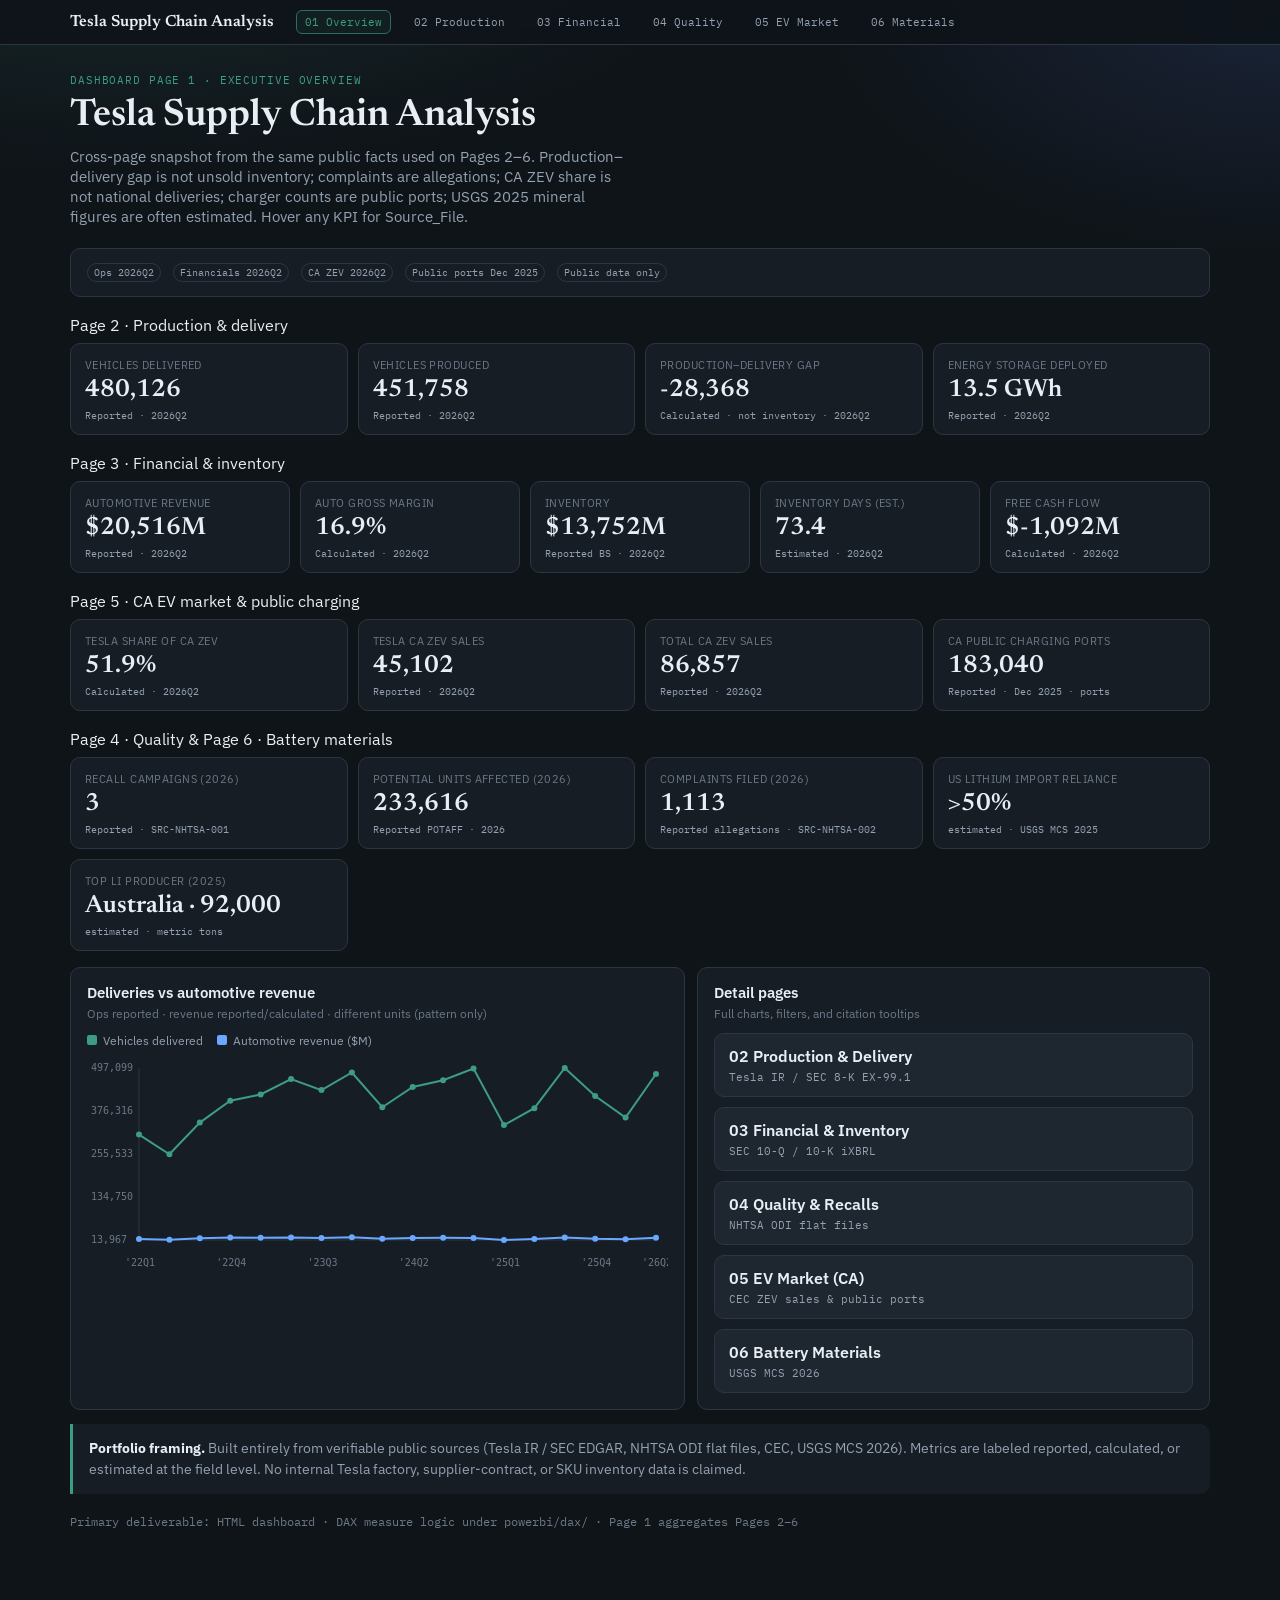
==== dashboard/page01_executive_overview.html @ 9a5933a0 "Add Page 1 Executive Overview aggregating Pages 2-6 KPIs. Cross-page snapshot uses corrected definit" ====
<!DOCTYPE html>
<html lang="en">
<head>
  <meta charset="UTF-8" />
  <meta name="viewport" content="width=device-width, initial-scale=1" />
  <title>Page 1 — Executive Overview | Tesla Supply Chain Analysis</title>
  <link rel="preconnect" href="https://fonts.googleapis.com" />
  <link rel="preconnect" href="https://fonts.gstatic.com" crossorigin />
  <link href="https://fonts.googleapis.com/css2?family=IBM+Plex+Mono:wght@400;500&family=IBM+Plex+Sans:wght@400;500;600&family=Newsreader:opsz,wght@6..72,500;6..72,600&display=swap" rel="stylesheet" />
  <link rel="stylesheet" href="assets/dashboard.css" />
</head>
<body>
  <nav class="site-nav" id="siteNav"></nav>
  <div class="wrap">
    <header>
      <p class="eyebrow">Dashboard Page 1 · Executive Overview</p>
      <h1>Tesla Supply Chain Analysis</h1>
      <p class="sub">
        Cross-page snapshot from the same public facts used on Pages 2–6.
        Production–delivery gap is not unsold inventory; complaints are allegations;
        CA ZEV share is not national deliveries; charger counts are public ports;
        USGS 2025 mineral figures are often estimated. Hover any KPI for Source_File.
      </p>
    </header>

    <div class="controls">
      <span class="pill" id="opsPill"></span>
      <span class="pill" id="finPill"></span>
      <span class="pill" id="evPill"></span>
      <span class="pill" id="chgPill"></span>
      <span class="pill">Public data only</span>
    </div>

    <p class="hint" style="margin:0 0 8px">Page 2 · Production &amp; delivery</p>
    <section class="kpis" id="kpisOps"></section>

    <p class="hint" style="margin:18px 0 8px">Page 3 · Financial &amp; inventory</p>
    <section class="kpis k5" id="kpisFin"></section>

    <p class="hint" style="margin:18px 0 8px">Page 5 · CA EV market &amp; public charging</p>
    <section class="kpis" id="kpisMarket"></section>

    <p class="hint" style="margin:18px 0 8px">Page 4 · Quality &amp; Page 6 · Battery materials</p>
    <section class="kpis" id="kpisRisk"></section>

    <section class="grid2">
      <div class="panel">
        <h2>Deliveries vs automotive revenue</h2>
        <p class="hint">Ops reported · revenue reported/calculated · different units (pattern only)</p>
        <div class="legend">
          <span><i style="background:var(--deliv)"></i>Vehicles delivered</span>
          <span><i style="background:var(--prod)"></i>Automotive revenue ($M)</span>
        </div>
        <canvas id="chartBridge" height="220"></canvas>
      </div>
      <div class="panel">
        <h2>Detail pages</h2>
        <p class="hint">Full charts, filters, and citation tooltips</p>
        <div id="navCards" style="display:grid;gap:10px;margin-top:8px"></div>
      </div>
    </section>

    <div class="callout">
      <strong style="color:var(--text)">Portfolio framing.</strong>
      Built entirely from verifiable public sources (Tesla IR / SEC EDGAR, NHTSA ODI flat files, CEC, USGS MCS 2026).
      Metrics are labeled reported, calculated, or estimated at the field level.
      No internal Tesla factory, supplier-contract, or SKU inventory data is claimed.
    </div>
    <p class="footer-note">Primary deliverable: HTML dashboard · DAX measure logic under powerbi/dax/ · Page 1 aggregates Pages 2–6</p>
  </div>
  <div class="tooltip" id="tooltip"></div>
  <script src="data/fact_tesla_operations.js"></script>
  <script src="data/fact_financials.js"></script>
  <script src="data/fact_nhtsa_annual.js"></script>
  <script src="data/fact_complaints_annual.js"></script>
  <script src="data/fact_ev_market.js"></script>
  <script src="data/fact_ev_chargers.js"></script>
  <script src="data/fact_raw_materials_kpi.js"></script>
  <script src="assets/common.js"></script>
  <script>
    Dash.renderNav("01");

    const OPS = (window.FACT_TESLA_OPS || [])
      .filter((r) => r.Vehicle_Group === "Total")
      .slice()
      .sort((a, b) => Dash.periodSort(a.Period_ID) - Dash.periodSort(b.Period_ID));
    const FIN = (window.FACT_FINANCIALS || [])
      .slice()
      .sort((a, b) => Dash.periodSort(a.Period_ID) - Dash.periodSort(b.Period_ID));
    const NHT = (window.FACT_NHTSA_ANNUAL || []).slice().sort((a, b) => a.Year - b.Year);
    const CMP = (window.FACT_COMPLAINTS_ANNUAL || []).slice().sort((a, b) => a.Year - b.Year);
    const EV = (window.FACT_EV_MARKET || [])
      .slice()
      .sort((a, b) => Dash.periodSort(a.Period_ID) - Dash.periodSort(b.Period_ID));
    const CHG = window.FACT_EV_CHARGERS || [];
    const MAT = window.FACT_RAW_MATERIALS_KPI || [];

    const ops = OPS[OPS.length - 1];
    const fin = FIN[FIN.length - 1];
    const nht = NHT[NHT.length - 1];
    const cmp = CMP[CMP.length - 1];
    const ev = EV[EV.length - 1];
    const chg = CHG[0];
    const li = MAT.find((r) => r.Commodity === "Lithium") || MAT[0];

    if (ops) document.getElementById("opsPill").textContent = "Ops " + ops.Period_ID;
    if (fin) document.getElementById("finPill").textContent = "Financials " + fin.Period_ID;
    if (ev) document.getElementById("evPill").textContent = "CA ZEV " + ev.Period_ID;
    if (chg) document.getElementById("chgPill").textContent = "Public ports " + chg.Snapshot_Label;

    function kpi(el, name, val, label, citeOpts) {
      const div = document.createElement("div");
      div.className = "kpi";
      div.innerHTML =
        `<div class="lbl">${name}</div><div class="val">${val}</div><div class="meta">${label}</div>`;
      div.addEventListener("mousemove", (e) =>
        Dash.showTip(Dash.citationHtml(citeOpts), e.clientX, e.clientY)
      );
      div.addEventListener("mouseleave", Dash.hideTip);
      el.appendChild(div);
    }

    function fmtNir(v) {
      if (v == null || v === "") return "—";
      if (typeof v === "number") return Dash.fmt(v, 0) + "%";
      const s = String(v);
      return s.includes("%") ? s : s + "%";
    }

    // —— Page 2 ——
    const elOps = document.getElementById("kpisOps");
    if (ops) {
      kpi(elOps, "Vehicles Delivered", Dash.fmt(ops.Vehicles_Delivered), "Reported · " + ops.Period_ID, {
        periodId: ops.Period_ID,
        metricName: "Vehicles delivered",
        metricLabel: "Reported",
        valueText: Dash.fmt(ops.Vehicles_Delivered),
        reportingPeriod: ops.Reporting_Period || ops.Period_ID,
        publicationDate: ops.Publication_Date,
        sourceId: ops.Source_ID,
        sourceFile: ops.Source_File,
        sourceUrl: ops.Source_URL,
        note: "Fact_Tesla_Operations · Total vehicle group · Page 2",
      });
      kpi(elOps, "Vehicles Produced", Dash.fmt(ops.Vehicles_Produced), "Reported · " + ops.Period_ID, {
        periodId: ops.Period_ID,
        metricName: "Vehicles produced",
        metricLabel: "Reported",
        valueText: Dash.fmt(ops.Vehicles_Produced),
        reportingPeriod: ops.Reporting_Period || ops.Period_ID,
        publicationDate: ops.Publication_Date,
        sourceId: ops.Source_ID,
        sourceFile: ops.Source_File,
        sourceUrl: ops.Source_URL,
        note: "Fact_Tesla_Operations · Page 2",
      });
      kpi(
        elOps,
        "Production–Delivery Gap",
        Dash.fmt(ops.Production_Delivery_Gap),
        "Calculated · not inventory · " + ops.Period_ID,
        {
          periodId: ops.Period_ID,
          metricName: "Production–delivery gap",
          metricLabel: "Calculated",
          valueText: Dash.fmt(ops.Production_Delivery_Gap),
          reportingPeriod: ops.Reporting_Period || ops.Period_ID,
          publicationDate: ops.Publication_Date,
          sourceId: ops.Source_ID,
          sourceFile: ops.Source_File,
          sourceUrl: ops.Source_URL,
          note: "Produced − Delivered. Not unsold inventory. Page 2",
        }
      );
      kpi(
        elOps,
        "Energy Storage Deployed",
        ops.Energy_Storage_GWh != null ? Dash.fmt(ops.Energy_Storage_GWh, 1) + " GWh" : "—",
        "Reported · " + ops.Period_ID,
        {
          periodId: ops.Period_ID,
          metricName: "Energy storage deployed",
          metricLabel: "Reported",
          valueText: Dash.fmt(ops.Energy_Storage_GWh, 1) + " GWh",
          reportingPeriod: ops.Reporting_Period || ops.Period_ID,
          publicationDate: ops.Publication_Date,
          sourceId: ops.Source_ID,
          sourceFile: ops.Source_File,
          sourceUrl: ops.Source_URL,
          note: "Fact_Tesla_Operations · GWh · Page 2",
        }
      );
    }

    // —— Page 3 ——
    const elFin = document.getElementById("kpisFin");
    if (fin) {
      kpi(elFin, "Automotive Revenue", Dash.fmtUSD(fin.Automotive_Revenue), "Reported · " + fin.Period_ID, {
        periodId: fin.Period_ID,
        metricName: "Automotive revenue",
        metricLabel: "Reported",
        valueText: Dash.fmtUSD(fin.Automotive_Revenue),
        reportingPeriod: fin.Reporting_Period,
        publicationDate: fin.Publication_Date,
        sourceId: fin.Source_ID,
        sourceFile: fin.Source_File,
        sourceUrl: fin.Source_URL,
        note: "USD millions · Page 3",
      });
      kpi(elFin, "Auto Gross Margin", Dash.fmtPct(fin.Automotive_Gross_Margin), "Calculated · " + fin.Period_ID, {
        periodId: fin.Period_ID,
        metricName: "Automotive gross margin",
        metricLabel: "Calculated",
        valueText: Dash.fmtPct(fin.Automotive_Gross_Margin),
        reportingPeriod: fin.Reporting_Period,
        publicationDate: fin.Publication_Date,
        sourceId: fin.Source_ID,
        sourceFile: fin.Source_File,
        sourceUrl: fin.Source_URL,
        note: "Page 3",
      });
      kpi(elFin, "Inventory", Dash.fmtUSD(fin.Inventory), "Reported BS · " + fin.Period_ID, {
        periodId: fin.Period_ID,
        metricName: "Inventory",
        metricLabel: "Reported",
        valueText: Dash.fmtUSD(fin.Inventory),
        reportingPeriod: fin.Reporting_Period,
        publicationDate: fin.Publication_Date,
        sourceId: fin.Source_ID,
        sourceFile: fin.Source_File,
        sourceUrl: fin.Source_URL,
        note: "Consolidated $ inventory, not vehicle units · Page 3",
      });
      kpi(
        elFin,
        "Inventory Days (est.)",
        Dash.fmt(fin.Inventory_Days_Estimate, 1),
        "Estimated · " + fin.Period_ID,
        {
          periodId: fin.Period_ID,
          metricName: "Inventory days",
          metricLabel: "Estimated",
          valueText: Dash.fmt(fin.Inventory_Days_Estimate, 1),
          reportingPeriod: fin.Reporting_Period,
          publicationDate: fin.Publication_Date,
          sourceId: fin.Source_ID,
          sourceFile: fin.Source_File,
          sourceUrl: fin.Source_URL,
          note: "Page 3 estimated days-on-hand proxy",
        }
      );
      kpi(elFin, "Free Cash Flow", Dash.fmtUSD(fin.Free_Cash_Flow), "Calculated · " + fin.Period_ID, {
        periodId: fin.Period_ID,
        metricName: "Free cash flow",
        metricLabel: "Calculated",
        valueText: Dash.fmtUSD(fin.Free_Cash_Flow),
        reportingPeriod: fin.Reporting_Period,
        publicationDate: fin.Publication_Date,
        sourceId: fin.Source_ID,
        sourceFile: fin.Source_File,
        sourceUrl: fin.Source_URL,
        note: (fin.OCF_Capex_Metric_Label || "") + " · Page 3",
      });
    }

    // —— Page 5 ——
    const elMkt = document.getElementById("kpisMarket");
    if (ev) {
      kpi(
        elMkt,
        "Tesla Share of CA ZEV",
        Dash.fmtPct(ev.Tesla_Share_of_ZEV_Sales),
        "Calculated · " + ev.Period_ID,
        {
          periodId: ev.Period_ID,
          metricName: "Tesla share of CA ZEV sales",
          metricLabel: "Calculated",
          valueText: Dash.fmtPct(ev.Tesla_Share_of_ZEV_Sales),
          reportingPeriod: ev.Period_ID + " · California",
          publicationDate: ev.Data_As_Of,
          sourceId: ev.Source_ID,
          sourceFile: ev.Source_File_ZEV,
          sourceUrl: ev.Source_URL_ZEV,
          note: "Not national deliveries · Page 5",
        }
      );
      kpi(
        elMkt,
        "Tesla CA ZEV Sales",
        Dash.fmt(ev.Tesla_ZEV_Sales_CA),
        "Reported · " + ev.Period_ID,
        {
          periodId: ev.Period_ID,
          metricName: "Tesla CA ZEV sales",
          metricLabel: "Reported",
          valueText: Dash.fmt(ev.Tesla_ZEV_Sales_CA),
          reportingPeriod: ev.Period_ID + " · California",
          publicationDate: ev.Data_As_Of,
          sourceId: ev.Source_ID,
          sourceFile: ev.Source_File_ZEV,
          sourceUrl: ev.Source_URL_ZEV,
          note: "Page 5",
        }
      );
      kpi(
        elMkt,
        "Total CA ZEV Sales",
        Dash.fmt(ev.Total_ZEV_Sales_CA),
        "Reported · " + ev.Period_ID,
        {
          periodId: ev.Period_ID,
          metricName: "Total CA ZEV sales",
          metricLabel: "Reported",
          valueText: Dash.fmt(ev.Total_ZEV_Sales_CA),
          reportingPeriod: ev.Period_ID + " · California",
          publicationDate: ev.Data_As_Of,
          sourceId: ev.Source_ID,
          sourceFile: ev.Source_File_ZEV,
          sourceUrl: ev.Source_URL_ZEV,
          note: "Page 5",
        }
      );
    }
    if (chg) {
      kpi(
        elMkt,
        "CA Public Charging Ports",
        Dash.fmt(chg.Public_Ports_Total),
        "Reported · " + chg.Snapshot_Label + " · ports",
        {
          periodId: chg.Snapshot_Label,
          metricName: "Public charging ports",
          metricLabel: chg.Metric_Label || "Reported",
          valueText: Dash.fmt(chg.Public_Ports_Total),
          reportingPeriod: "Snapshot " + chg.Snapshot_Label + " · unit: charging ports",
          publicationDate: chg.Data_As_Of_File,
          sourceId: chg.Source_ID,
          sourceFile: chg.Source_File,
          sourceUrl: chg.Source_URL,
          note:
            "Public L1+L2+DCFC only. Excludes shared-private (" +
            Dash.fmt(chg.Shared_Private_Ports_Total) +
            ") and residential. Page 5",
        }
      );
    }

    // —— Page 4 + Page 6 ——
    const elRisk = document.getElementById("kpisRisk");
    if (nht) {
      kpi(
        elRisk,
        "Recall Campaigns (" + nht.Year + ")",
        Dash.fmt(nht.Recall_Campaign_Count),
        "Reported · SRC-NHTSA-001",
        {
          periodId: String(nht.Year),
          metricName: "Recall campaigns",
          metricLabel: nht.Metric_Label || "Reported",
          valueText: Dash.fmt(nht.Recall_Campaign_Count),
          reportingPeriod: "Calendar " + nht.Year,
          publicationDate: nht.Snapshot_Date,
          sourceId: nht.Source_ID,
          sourceFile: "Fact_NHTSA_Annual.csv",
          sourceUrl: "https://www.nhtsa.gov/nhtsa-datasets-and-apis",
          note: (nht.Notes || "") + " · Page 4 flat-file recalls",
        }
      );
      kpi(
        elRisk,
        "Potential Units Affected (" + nht.Year + ")",
        Dash.fmt(nht.Potential_Units_Affected_Sum),
        "Reported POTAFF · " + nht.Year,
        {
          periodId: String(nht.Year),
          metricName: "Potential units affected",
          metricLabel: nht.Metric_Label || "Reported",
          valueText: Dash.fmt(nht.Potential_Units_Affected_Sum),
          reportingPeriod: "Calendar " + nht.Year,
          publicationDate: nht.Snapshot_Date,
          sourceId: nht.Source_ID,
          sourceFile: "Fact_NHTSA_Annual.csv",
          note: "Max POTAFF per campaign, then summed · not repairs completed · Page 4",
        }
      );
    }
    if (cmp) {
      kpi(
        elRisk,
        "Complaints Filed (" + cmp.Year + ")",
        Dash.fmt(cmp.Complaint_Count),
        "Reported allegations · SRC-NHTSA-002",
        {
          periodId: String(cmp.Year),
          metricName: "Complaints filed",
          metricLabel: cmp.Metric_Label || "Reported",
          valueText: Dash.fmt(cmp.Complaint_Count),
          reportingPeriod: "Calendar " + cmp.Year,
          publicationDate: cmp.Snapshot_Date,
          sourceId: cmp.Source_ID,
          sourceFile: "Fact_Complaints / FLAT_CMPL",
          sourceUrl: "https://www.nhtsa.gov/nhtsa-datasets-and-apis",
          note: (cmp.Notes || "Distinct ODINO allegations") + " · Page 4",
        }
      );
    }
    if (li) {
      const nirText = fmtNir(li.Net_Import_Reliance_US);
      const nirLabel = li.Net_Import_Reliance_Metric_Label || "estimated";
      const top = (li.Top_Producers || []).find((p) => !/world/i.test(p.Country || ""));
      kpi(elRisk, "US Lithium Import Reliance", nirText, nirLabel + " · USGS MCS 2025", {
        periodId: "Lithium",
        metricName: "US net import reliance (lithium)",
        metricLabel: nirLabel,
        valueText: nirText,
        reportingPeriod: "MCS year " + (li.Net_Import_Reliance_Year || li.Primary_Year),
        publicationDate: li.Publication_Date,
        sourceId: li.Source_ID,
        sourceFile: li.Source_File,
        sourceUrl: li.Source_URL,
        note:
          (li.Net_Import_Reliance_Notes || "Structural market statistic — not Tesla purchase volume") +
          " · Page 6",
      });
      if (top) {
        kpi(
          elRisk,
          "Top Li Producer (2025)",
          top.Country + " · " + Dash.fmt(top.Value),
          (top.Metric_Label || "estimated") + " · metric tons",
          {
            periodId: "Lithium",
            metricName: "Top lithium producer output",
            metricLabel: top.Metric_Label || "estimated",
            valueText: top.Country + " " + Dash.fmt(top.Value) + " " + (top.Unit || ""),
            reportingPeriod: "MCS year " + (li.Top_Producers_Year || 2025),
            publicationDate: li.Publication_Date,
            sourceId: li.Source_ID,
            sourceFile: li.Source_File,
            sourceUrl: li.Source_URL,
            note: (top.Notes || "") + " · World total " + Dash.fmt(li.World_Mine_Production) + " · Page 6",
          }
        );
      }
    }

    // Bridge chart
    if (FIN.length) {
      const periods = FIN.map((r) => r.Period_ID);
      const deliv = periods.map((pid) => {
        const o = OPS.find((r) => r.Period_ID === pid);
        return o ? o.Vehicles_Delivered : null;
      });
      Dash.drawLineChart(
        document.getElementById("chartBridge"),
        [
          { color: "#3d9c84", values: deliv },
          { color: "#6aa8ff", values: FIN.map((r) => r.Automotive_Revenue) },
        ],
        {
          labels: periods.map((p) => p.replace("20", "'")),
          yFormat: (v) => Dash.fmt(v, 0),
          onHover: (i, x, y) => {
            const f = FIN[i];
            const o = OPS.find((r) => r.Period_ID === f.Period_ID);
            Dash.showTip(
              Dash.citationHtml({
                periodId: f.Period_ID,
                metricName: "Deliveries / Auto revenue",
                metricLabel: "Reported",
                valueText:
                  "Deliveries " +
                  Dash.fmt(o && o.Vehicles_Delivered) +
                  " · Auto rev " +
                  Dash.fmtUSD(f.Automotive_Revenue),
                reportingPeriod: f.Reporting_Period,
                publicationDate: f.Publication_Date,
                sourceId: f.Source_ID,
                sourceFile: f.Source_File + (o ? " + " + o.Source_File : ""),
                sourceUrl: f.Source_URL,
                note: "Different units on one axis for pattern comparison only — use Pages 2–3 for analysis",
              }),
              x,
              y
            );
          },
        }
      );
    }

    const links = [
      ["02 Production & Delivery", "page02_production_delivery_performance.html", "Tesla IR / SEC 8-K EX-99.1"],
      ["03 Financial & Inventory", "page03_financial_inventory_health.html", "SEC 10-Q / 10-K iXBRL"],
      ["04 Quality & Recalls", "page04_quality_recall_risk.html", "NHTSA ODI flat files"],
      ["05 EV Market (CA)", "page05_ev_market_infrastructure.html", "CEC ZEV sales & public ports"],
      ["06 Battery Materials", "page06_battery_material_risk.html", "USGS MCS 2026"],
    ];
    document.getElementById("navCards").innerHTML = links
      .map(
        ([t, href, s]) =>
          `<a href="${href}" style="display:block;padding:12px 14px;border:1px solid var(--line);border-radius:var(--radius);background:var(--bg2);color:var(--text);text-decoration:none">
        <div style="font-weight:600">${t}</div>
        <div style="font-family:var(--mono);font-size:11px;color:var(--muted);margin-top:4px">${s}</div>
      </a>`
      )
      .join("");
  </script>
</body>
</html>
---- dashboard/assets/dashboard.css ----
:root {
  --bg0: #0f1419;
  --bg1: #171d25;
  --bg2: #1e2630;
  --line: #2c3642;
  --text: #e8eef4;
  --muted: #93a1b0;
  --faint: #6b7886;
  --accent: #3d9c84;
  --accent-dim: #2a6f5e;
  --warn: #c4923a;
  --prod: #6aa8ff;
  --deliv: #3d9c84;
  --gap-pos: #6aa8ff;
  --gap-neg: #c4923a;
  --radius: 10px;
  --font: "IBM Plex Sans", system-ui, sans-serif;
  --display: "Newsreader", Georgia, serif;
  --mono: "IBM Plex Mono", ui-monospace, monospace;
}
* { box-sizing: border-box; }
body {
  margin: 0;
  font-family: var(--font);
  color: var(--text);
  background:
    radial-gradient(1200px 600px at 10% -10%, #1a3030 0%, transparent 55%),
    radial-gradient(900px 500px at 100% 0%, #1a2438 0%, transparent 50%),
    var(--bg0);
  min-height: 100vh;
}
.site-nav {
  border-bottom: 1px solid var(--line);
  background: rgba(15, 20, 25, 0.92);
  backdrop-filter: blur(8px);
  position: sticky;
  top: 0;
  z-index: 20;
}
.site-nav .inner {
  max-width: 1180px;
  margin: 0 auto;
  padding: 10px 20px;
  display: flex;
  flex-wrap: wrap;
  gap: 8px 14px;
  align-items: center;
}
.site-nav .brand {
  font-family: var(--display);
  font-weight: 600;
  font-size: 1rem;
  color: var(--text);
  text-decoration: none;
  margin-right: 8px;
}
.site-nav a.page {
  font-family: var(--mono);
  font-size: 11px;
  color: var(--muted);
  text-decoration: none;
  padding: 4px 8px;
  border-radius: 6px;
  border: 1px solid transparent;
}
.site-nav a.page:hover { color: var(--text); border-color: var(--line); }
.site-nav a.page.active {
  color: var(--accent);
  border-color: var(--accent-dim);
  background: rgba(61, 156, 132, 0.08);
}
.wrap { max-width: 1180px; margin: 0 auto; padding: 28px 20px 64px; }
header { margin-bottom: 22px; }
.eyebrow {
  font-family: var(--mono);
  font-size: 11px;
  letter-spacing: 0.08em;
  text-transform: uppercase;
  color: var(--accent);
  margin: 0 0 8px;
}
h1 {
  font-family: var(--display);
  font-weight: 600;
  font-size: clamp(1.7rem, 3vw, 2.35rem);
  line-height: 1.15;
  margin: 0 0 8px;
}
.sub { color: var(--muted); max-width: 62ch; margin: 0; font-size: 0.95rem; }
.controls {
  display: flex; flex-wrap: wrap; gap: 12px; align-items: end;
  margin: 20px 0 18px; padding: 14px 16px;
  background: var(--bg1); border: 1px solid var(--line); border-radius: var(--radius);
}
label { display: grid; gap: 4px; font-size: 12px; color: var(--faint); }
select {
  background: var(--bg2); color: var(--text); border: 1px solid var(--line);
  border-radius: 6px; padding: 8px 10px; font: inherit; min-width: 160px;
}
.kpis {
  display: grid; grid-template-columns: repeat(4, minmax(0, 1fr)); gap: 10px;
  margin-bottom: 16px;
}
.kpis.k5 { grid-template-columns: repeat(5, minmax(0, 1fr)); }
@media (max-width: 960px) { .kpis, .kpis.k5 { grid-template-columns: repeat(2, 1fr); } }
@media (max-width: 520px) { .kpis, .kpis.k5 { grid-template-columns: 1fr; } }
.kpi {
  background: var(--bg1); border: 1px solid var(--line); border-radius: var(--radius);
  padding: 14px 14px 12px; cursor: default; position: relative;
}
.kpi:hover { border-color: var(--accent-dim); }
.kpi .lbl { font-size: 11px; color: var(--faint); text-transform: uppercase; letter-spacing: 0.04em; }
.kpi .val { font-family: var(--display); font-size: 1.55rem; margin-top: 6px; font-weight: 600; }
.kpi .meta { font-family: var(--mono); font-size: 10px; color: var(--muted); margin-top: 6px; }
.kpi.gap-pos .val, .kpi.pos .val { color: var(--gap-pos); }
.kpi.gap-neg .val, .kpi.neg .val { color: var(--gap-neg); }
.grid2 { display: grid; grid-template-columns: 1.2fr 1fr; gap: 12px; margin-bottom: 12px; }
@media (max-width: 900px) { .grid2 { grid-template-columns: 1fr; } }
.panel {
  background: var(--bg1); border: 1px solid var(--line); border-radius: var(--radius);
  padding: 14px 16px 16px; min-height: 280px;
}
.panel h2 { font-size: 0.95rem; font-weight: 600; margin: 0 0 4px; }
.panel .hint { color: var(--faint); font-size: 12px; margin: 0 0 12px; }
canvas { width: 100%; height: 220px; display: block; }
.table-wrap { overflow-x: auto; }
table { width: 100%; border-collapse: collapse; font-size: 13px; }
th, td { padding: 8px 10px; border-bottom: 1px solid var(--line); text-align: left; }
th { color: var(--faint); font-weight: 500; font-size: 11px; text-transform: uppercase; letter-spacing: 0.04em; }
td.num { text-align: right; font-variant-numeric: tabular-nums; font-family: var(--mono); font-size: 12px; }
tr:hover td { background: rgba(61, 156, 132, 0.06); }
.callout {
  margin-top: 14px; padding: 14px 16px; border-left: 3px solid var(--accent);
  background: var(--bg1); border-radius: 0 var(--radius) var(--radius) 0;
  color: var(--muted); font-size: 0.9rem; line-height: 1.45;
}
.tooltip {
  position: fixed; z-index: 50; max-width: 360px; pointer-events: none;
  background: #10161d; border: 1px solid var(--line); border-radius: 8px;
  padding: 10px 12px; font-size: 12px; line-height: 1.4;
  display: none;
}
.tooltip strong { display: block; margin-bottom: 4px; color: var(--text); }
.tooltip code { font-family: var(--mono); font-size: 10px; color: var(--accent); word-break: break-all; }
.pill {
  display: inline-block; font-family: var(--mono); font-size: 10px;
  padding: 2px 6px; border-radius: 999px; border: 1px solid var(--line); color: var(--muted);
}
.legend { display: flex; gap: 14px; flex-wrap: wrap; margin-bottom: 8px; font-size: 12px; color: var(--muted); }
.legend i { display: inline-block; width: 10px; height: 10px; border-radius: 2px; margin-right: 6px; }
.footer-note {
  margin-top: 20px; font-size: 12px; color: var(--faint);
  font-family: var(--mono);
}
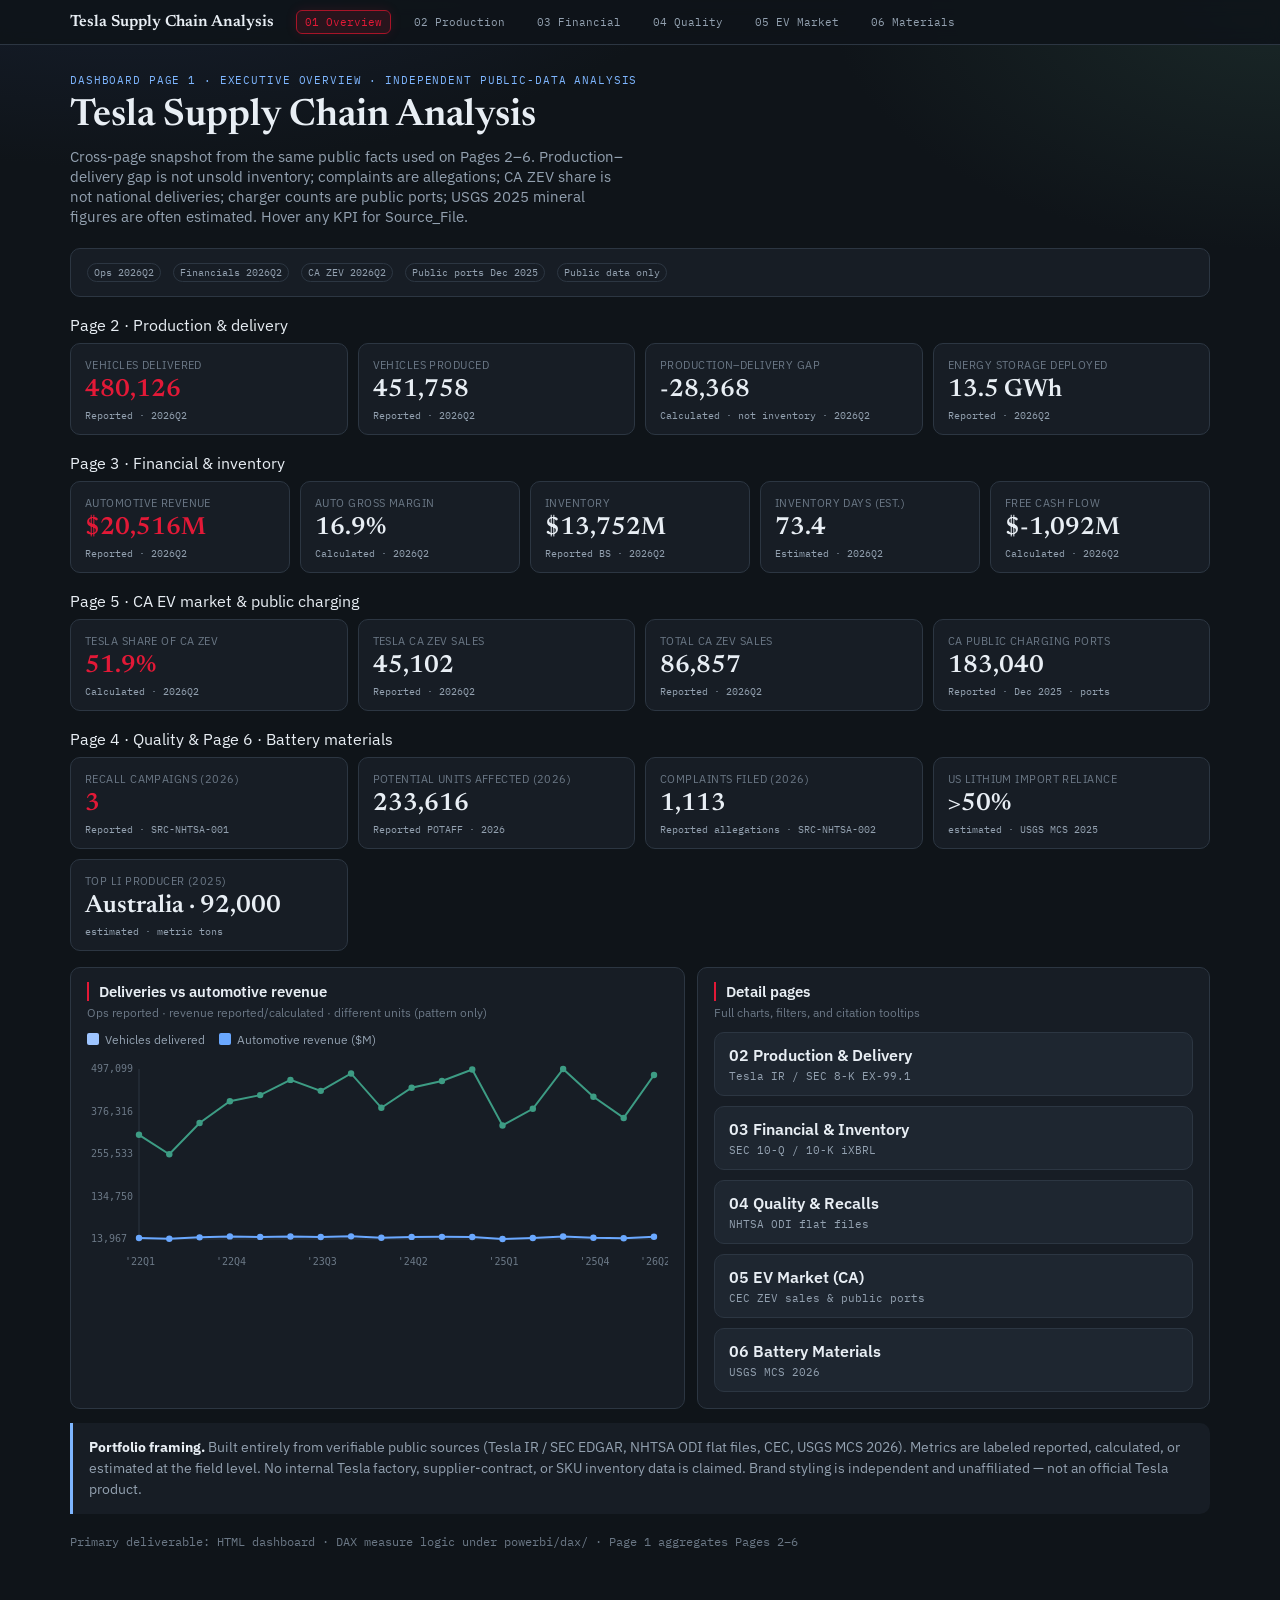
==== commit 3439cabd: "Apply understated brand-red chrome across the dashboard. Active nav, section-header ticks, and headl" ====
--- a/dashboard/page01_executive_overview.html
+++ b/dashboard/page01_executive_overview.html
@@ -9,11 +9,11 @@
   <link href="https://fonts.googleapis.com/css2?family=IBM+Plex+Mono:wght@400;500&family=IBM+Plex+Sans:wght@400;500;600&family=Newsreader:opsz,wght@6..72,500;6..72,600&display=swap" rel="stylesheet" />
   <link rel="stylesheet" href="assets/dashboard.css" />
 </head>
-<body>
+<body class="theme-overview">
   <nav class="site-nav" id="siteNav"></nav>
   <div class="wrap">
     <header>
-      <p class="eyebrow">Dashboard Page 1 · Executive Overview</p>
+      <p class="eyebrow">Dashboard Page 1 · Executive Overview · Independent public-data analysis</p>
       <h1>Tesla Supply Chain Analysis</h1>
       <p class="sub">
         Cross-page snapshot from the same public facts used on Pages 2–6.
@@ -65,6 +65,7 @@
       Built entirely from verifiable public sources (Tesla IR / SEC EDGAR, NHTSA ODI flat files, CEC, USGS MCS 2026).
       Metrics are labeled reported, calculated, or estimated at the field level.
       No internal Tesla factory, supplier-contract, or SKU inventory data is claimed.
+      Brand styling is independent and unaffiliated — not an official Tesla product.
     </div>
     <p class="footer-note">Primary deliverable: HTML dashboard · DAX measure logic under powerbi/dax/ · Page 1 aggregates Pages 2–6</p>
   </div>
@@ -108,9 +109,9 @@
     if (ev) document.getElementById("evPill").textContent = "CA ZEV " + ev.Period_ID;
     if (chg) document.getElementById("chgPill").textContent = "Public ports " + chg.Snapshot_Label;
 
-    function kpi(el, name, val, label, citeOpts) {
+    function kpi(el, name, val, label, citeOpts, brandPrimary) {
       const div = document.createElement("div");
-      div.className = "kpi";
+      div.className = "kpi" + (brandPrimary ? " kpi-brand-primary" : "");
       div.innerHTML =
         `<div class="lbl">${name}</div><div class="val">${val}</div><div class="meta">${label}</div>`;
       div.addEventListener("mousemove", (e) =>
@@ -141,7 +142,7 @@
         sourceFile: ops.Source_File,
         sourceUrl: ops.Source_URL,
         note: "Fact_Tesla_Operations · Total vehicle group · Page 2",
-      });
+      }, true);
       kpi(elOps, "Vehicles Produced", Dash.fmt(ops.Vehicles_Produced), "Reported · " + ops.Period_ID, {
         periodId: ops.Period_ID,
         metricName: "Vehicles produced",
@@ -206,7 +207,7 @@
         sourceFile: fin.Source_File,
         sourceUrl: fin.Source_URL,
         note: "USD millions · Page 3",
-      });
+      }, true);
       kpi(elFin, "Auto Gross Margin", Dash.fmtPct(fin.Automotive_Gross_Margin), "Calculated · " + fin.Period_ID, {
         periodId: fin.Period_ID,
         metricName: "Automotive gross margin",
@@ -282,7 +283,8 @@
           sourceFile: ev.Source_File_ZEV,
           sourceUrl: ev.Source_URL_ZEV,
           note: "Not national deliveries · Page 5",
-        }
+        },
+        true
       );
       kpi(
         elMkt,
@@ -364,7 +366,8 @@
           sourceFile: "Fact_NHTSA_Annual.csv",
           sourceUrl: "https://www.nhtsa.gov/nhtsa-datasets-and-apis",
           note: (nht.Notes || "") + " · Page 4 flat-file recalls",
-        }
+        },
+        true
       );
       kpi(
         elRisk,
--- a/dashboard/assets/dashboard.css
+++ b/dashboard/assets/dashboard.css
@@ -6,26 +6,116 @@
   --text: #e8eef4;
   --muted: #93a1b0;
   --faint: #6b7886;
-  --accent: #3d9c84;
-  --accent-dim: #2a6f5e;
+  /*
+   * Brand chrome only (nav active, section header ticks, Page 1 primary KPI vals).
+   * Understated Tesla-inspired red — not a product-brand recreation; project is independent.
+   * Domain --accent / chart series (--prod, --deliv, gap colors) stay separate.
+   */
+  --brand: #e31937;
+  --brand-dim: #a81428;
+  --brand-soft: rgba(227, 25, 55, 0.12);
+  --brand-glow: rgba(227, 25, 55, 0.22);
+  /* Domain / chart accents — page themes may override; do not use for brand chrome */
+  --accent: #7eb6ff;
+  --accent-dim: #3d6fa8;
+  --accent-soft: rgba(126, 182, 255, 0.12);
+  --accent-glow: rgba(126, 182, 255, 0.28);
   --warn: #c4923a;
   --prod: #6aa8ff;
-  --deliv: #3d9c84;
+  --deliv: #9ec5ff;
   --gap-pos: #6aa8ff;
-  --gap-neg: #c4923a;
+  --gap-neg: #d4a574;
+  --series-2: #8eb4d9;
+  --series-3: #c4923a;
   --radius: 10px;
   --font: "IBM Plex Sans", system-ui, sans-serif;
   --display: "Newsreader", Georgia, serif;
   --mono: "IBM Plex Mono", ui-monospace, monospace;
-}
+  --glow: 0 0 0 1px var(--accent-dim), 0 0 18px var(--accent-glow);
+  --bg-spot-a: #1a2438;
+  --bg-spot-b: #152030;
+}
+
+/* Domain themes */
+body.theme-ops {
+  --accent: #6aa8ff;
+  --accent-dim: #3d6fa8;
+  --accent-soft: rgba(106, 168, 255, 0.12);
+  --accent-glow: rgba(106, 168, 255, 0.30);
+  --prod: #6aa8ff;
+  --deliv: #a8cfff;
+  --gap-pos: #7eb6ff;
+  --gap-neg: #d4a574;
+  --series-2: #8eb4d9;
+  --series-3: #c9a227;
+  --bg-spot-a: #152038;
+  --bg-spot-b: #121c2e;
+}
+body.theme-fin {
+  --accent: #3d9c84;
+  --accent-dim: #2a6f5e;
+  --accent-soft: rgba(61, 156, 132, 0.12);
+  --accent-glow: rgba(61, 156, 132, 0.28);
+  --prod: #3d9c84;
+  --deliv: #6bc4a8;
+  --gap-pos: #3d9c84;
+  --gap-neg: #c4923a;
+  --bg-spot-a: #1a3030;
+  --bg-spot-b: #152828;
+}
+body.theme-quality {
+  --accent: #e07a4c;
+  --accent-dim: #a35230;
+  --accent-soft: rgba(224, 122, 76, 0.12);
+  --accent-glow: rgba(224, 122, 76, 0.28);
+  --prod: #e07a4c;
+  --deliv: #f0a07a;
+  --gap-pos: #e07a4c;
+  --gap-neg: #c4923a;
+  --bg-spot-a: #302018;
+  --bg-spot-b: #281810;
+}
+body.theme-ev {
+  --accent: #9b7bff;
+  --accent-dim: #6a54b0;
+  --accent-soft: rgba(155, 123, 255, 0.12);
+  --accent-glow: rgba(155, 123, 255, 0.28);
+  --prod: #9b7bff;
+  --deliv: #c4b0ff;
+  --gap-pos: #9b7bff;
+  --gap-neg: #c4923a;
+  --bg-spot-a: #241a38;
+  --bg-spot-b: #1c152e;
+}
+body.theme-materials {
+  --accent: #d4a017;
+  --accent-dim: #9a7410;
+  --accent-soft: rgba(212, 160, 23, 0.12);
+  --accent-glow: rgba(212, 160, 23, 0.28);
+  --prod: #d4a017;
+  --deliv: #e6c15a;
+  --gap-pos: #d4a017;
+  --gap-neg: #c4923a;
+  --bg-spot-a: #302818;
+  --bg-spot-b: #281e10;
+}
+body.theme-overview {
+  --accent: #7eb6ff;
+  --accent-dim: #4a78a8;
+  --accent-soft: rgba(126, 182, 255, 0.10);
+  --accent-glow: rgba(126, 182, 255, 0.22);
+  --bg-spot-a: #1a2438;
+  --bg-spot-b: #1a2828;
+}
+
 * { box-sizing: border-box; }
 body {
   margin: 0;
   font-family: var(--font);
   color: var(--text);
   background:
-    radial-gradient(1200px 600px at 10% -10%, #1a3030 0%, transparent 55%),
-    radial-gradient(900px 500px at 100% 0%, #1a2438 0%, transparent 50%),
+    radial-gradient(1200px 600px at 10% -10%, var(--bg-spot-a) 0%, transparent 55%),
+    radial-gradient(900px 500px at 100% 0%, var(--bg-spot-b) 0%, transparent 50%),
     var(--bg0);
   min-height: 100vh;
 }
@@ -53,6 +143,11 @@
   color: var(--text);
   text-decoration: none;
   margin-right: 8px;
+  transition: color 0.2s ease, text-shadow 0.2s ease;
+}
+.site-nav .brand:hover {
+  color: var(--accent);
+  text-shadow: 0 0 18px var(--accent-glow);
 }
 .site-nav a.page {
   font-family: var(--mono);
@@ -62,12 +157,18 @@
   padding: 4px 8px;
   border-radius: 6px;
   border: 1px solid transparent;
-}
-.site-nav a.page:hover { color: var(--text); border-color: var(--line); }
+  transition: color 0.2s ease, border-color 0.2s ease, background 0.2s ease, box-shadow 0.2s ease;
+}
+.site-nav a.page:hover {
+  color: var(--text);
+  border-color: var(--line);
+  box-shadow: 0 0 12px var(--accent-soft);
+}
 .site-nav a.page.active {
-  color: var(--accent);
-  border-color: var(--accent-dim);
-  background: rgba(61, 156, 132, 0.08);
+  color: var(--brand);
+  border-color: var(--brand-dim);
+  background: var(--brand-soft);
+  box-shadow: 0 0 12px var(--brand-soft);
 }
 .wrap { max-width: 1180px; margin: 0 auto; padding: 28px 20px 64px; }
 header { margin-bottom: 22px; }
@@ -91,11 +192,22 @@
   display: flex; flex-wrap: wrap; gap: 12px; align-items: end;
   margin: 20px 0 18px; padding: 14px 16px;
   background: var(--bg1); border: 1px solid var(--line); border-radius: var(--radius);
+  transition: border-color 0.2s ease, box-shadow 0.2s ease;
+}
+.controls:focus-within {
+  border-color: var(--accent-dim);
+  box-shadow: 0 0 16px var(--accent-soft);
 }
 label { display: grid; gap: 4px; font-size: 12px; color: var(--faint); }
 select {
   background: var(--bg2); color: var(--text); border: 1px solid var(--line);
   border-radius: 6px; padding: 8px 10px; font: inherit; min-width: 160px;
+  transition: border-color 0.2s ease, box-shadow 0.2s ease;
+}
+select:hover, select:focus {
+  border-color: var(--accent-dim);
+  outline: none;
+  box-shadow: 0 0 10px var(--accent-soft);
 }
 .kpis {
   display: grid; grid-template-columns: repeat(4, minmax(0, 1fr)); gap: 10px;
@@ -107,8 +219,30 @@
 .kpi {
   background: var(--bg1); border: 1px solid var(--line); border-radius: var(--radius);
   padding: 14px 14px 12px; cursor: default; position: relative;
-}
-.kpi:hover { border-color: var(--accent-dim); }
+  transition: border-color 0.2s ease, box-shadow 0.2s ease, transform 0.2s ease;
+}
+.kpi:hover {
+  border-color: var(--accent-dim);
+  box-shadow: var(--glow);
+  transform: translateY(-1px);
+}
+.kpi.metric-reported,
+.kpi.metric-calculated {
+  border-style: solid;
+}
+.kpi.metric-estimated {
+  border-style: dashed;
+  border-color: var(--accent-dim);
+  background:
+    repeating-linear-gradient(
+      -45deg,
+      transparent,
+      transparent 5px,
+      rgba(255, 255, 255, 0.015) 5px,
+      rgba(255, 255, 255, 0.015) 10px
+    ),
+    var(--bg1);
+}
 .kpi .lbl { font-size: 11px; color: var(--faint); text-transform: uppercase; letter-spacing: 0.04em; }
 .kpi .val { font-family: var(--display); font-size: 1.55rem; margin-top: 6px; font-weight: 600; }
 .kpi .meta { font-family: var(--mono); font-size: 10px; color: var(--muted); margin-top: 6px; }
@@ -119,16 +253,45 @@
 .panel {
   background: var(--bg1); border: 1px solid var(--line); border-radius: var(--radius);
   padding: 14px 16px 16px; min-height: 280px;
-}
-.panel h2 { font-size: 0.95rem; font-weight: 600; margin: 0 0 4px; }
+  transition: border-color 0.2s ease, box-shadow 0.2s ease;
+}
+.panel:hover {
+  border-color: color-mix(in srgb, var(--accent-dim) 55%, var(--line));
+  box-shadow: 0 0 20px var(--accent-soft);
+}
+.panel h2 {
+  font-size: 0.95rem;
+  font-weight: 600;
+  margin: 0 0 4px;
+  padding-left: 10px;
+  border-left: 2px solid var(--brand);
+  line-height: 1.25;
+}
 .panel .hint { color: var(--faint); font-size: 12px; margin: 0 0 12px; }
-canvas { width: 100%; height: 220px; display: block; }
+/* Headline KPI values (Pages 1–6): brand red number only; charts stay domain-colored */
+.kpi.kpi-brand-primary .val {
+  color: var(--brand);
+}
+/* Gap / sign colors still win when both classes are present */
+.kpi.kpi-brand-primary.gap-neg .val,
+.kpi.kpi-brand-primary.neg .val { color: var(--gap-neg); }
+.kpi.kpi-brand-primary.gap-pos .val,
+.kpi.kpi-brand-primary.pos .val { color: var(--gap-pos); }
+canvas {
+  width: 100%;
+  height: 220px;
+  display: block;
+  border-radius: 6px;
+}
 .table-wrap { overflow-x: auto; }
 table { width: 100%; border-collapse: collapse; font-size: 13px; }
 th, td { padding: 8px 10px; border-bottom: 1px solid var(--line); text-align: left; }
 th { color: var(--faint); font-weight: 500; font-size: 11px; text-transform: uppercase; letter-spacing: 0.04em; }
 td.num { text-align: right; font-variant-numeric: tabular-nums; font-family: var(--mono); font-size: 12px; }
-tr:hover td { background: rgba(61, 156, 132, 0.06); }
+tr { transition: background 0.15s ease; }
+tr:hover td {
+  background: var(--accent-soft);
+}
 .callout {
   margin-top: 14px; padding: 14px 16px; border-left: 3px solid var(--accent);
   background: var(--bg1); border-radius: 0 var(--radius) var(--radius) 0;
@@ -136,18 +299,68 @@
 }
 .tooltip {
   position: fixed; z-index: 50; max-width: 360px; pointer-events: none;
-  background: #10161d; border: 1px solid var(--line); border-radius: 8px;
+  background: #10161d; border: 1px solid var(--accent-dim); border-radius: 8px;
   padding: 10px 12px; font-size: 12px; line-height: 1.4;
   display: none;
+  box-shadow: 0 0 24px var(--accent-soft);
 }
 .tooltip strong { display: block; margin-bottom: 4px; color: var(--text); }
 .tooltip code { font-family: var(--mono); font-size: 10px; color: var(--accent); word-break: break-all; }
 .pill {
   display: inline-block; font-family: var(--mono); font-size: 10px;
   padding: 2px 6px; border-radius: 999px; border: 1px solid var(--line); color: var(--muted);
+  transition: border-color 0.2s ease, color 0.2s ease, box-shadow 0.2s ease;
+}
+.pill:hover {
+  border-color: var(--accent-dim);
+  color: var(--text);
+  box-shadow: 0 0 10px var(--accent-soft);
 }
 .legend { display: flex; gap: 14px; flex-wrap: wrap; margin-bottom: 8px; font-size: 12px; color: var(--muted); }
-.legend i { display: inline-block; width: 10px; height: 10px; border-radius: 2px; margin-right: 6px; }
+.legend i {
+  display: inline-block; width: 12px; height: 12px; border-radius: 2px; margin-right: 6px;
+  vertical-align: -1px; border: 1px solid transparent;
+}
+.legend i.solid { border-style: solid; }
+.legend i.estimated {
+  border: 1px dashed var(--accent);
+  background:
+    repeating-linear-gradient(
+      -45deg,
+      transparent,
+      transparent 2px,
+      var(--accent-soft) 2px,
+      var(--accent-soft) 4px
+    ) !important;
+}
+.legend i.gap-fill {
+  opacity: 0.55;
+}
+.metric-key {
+  display: flex; flex-wrap: wrap; gap: 12px; margin: 0 0 14px;
+  font-family: var(--mono); font-size: 10px; color: var(--muted);
+}
+.metric-key span {
+  display: inline-flex; align-items: center; gap: 6px;
+}
+.metric-key .swatch {
+  width: 14px; height: 10px; border-radius: 2px;
+}
+.metric-key .swatch.solid {
+  background: var(--accent);
+  border: 1px solid var(--accent);
+}
+.metric-key .swatch.estimated {
+  border: 1px dashed var(--accent);
+  background:
+    repeating-linear-gradient(
+      -45deg,
+      transparent,
+      transparent 2px,
+      var(--accent-soft) 2px,
+      var(--accent-soft) 4px
+    );
+}
 .footer-note {
   margin-top: 20px; font-size: 12px; color: var(--faint);
   font-family: var(--mono);
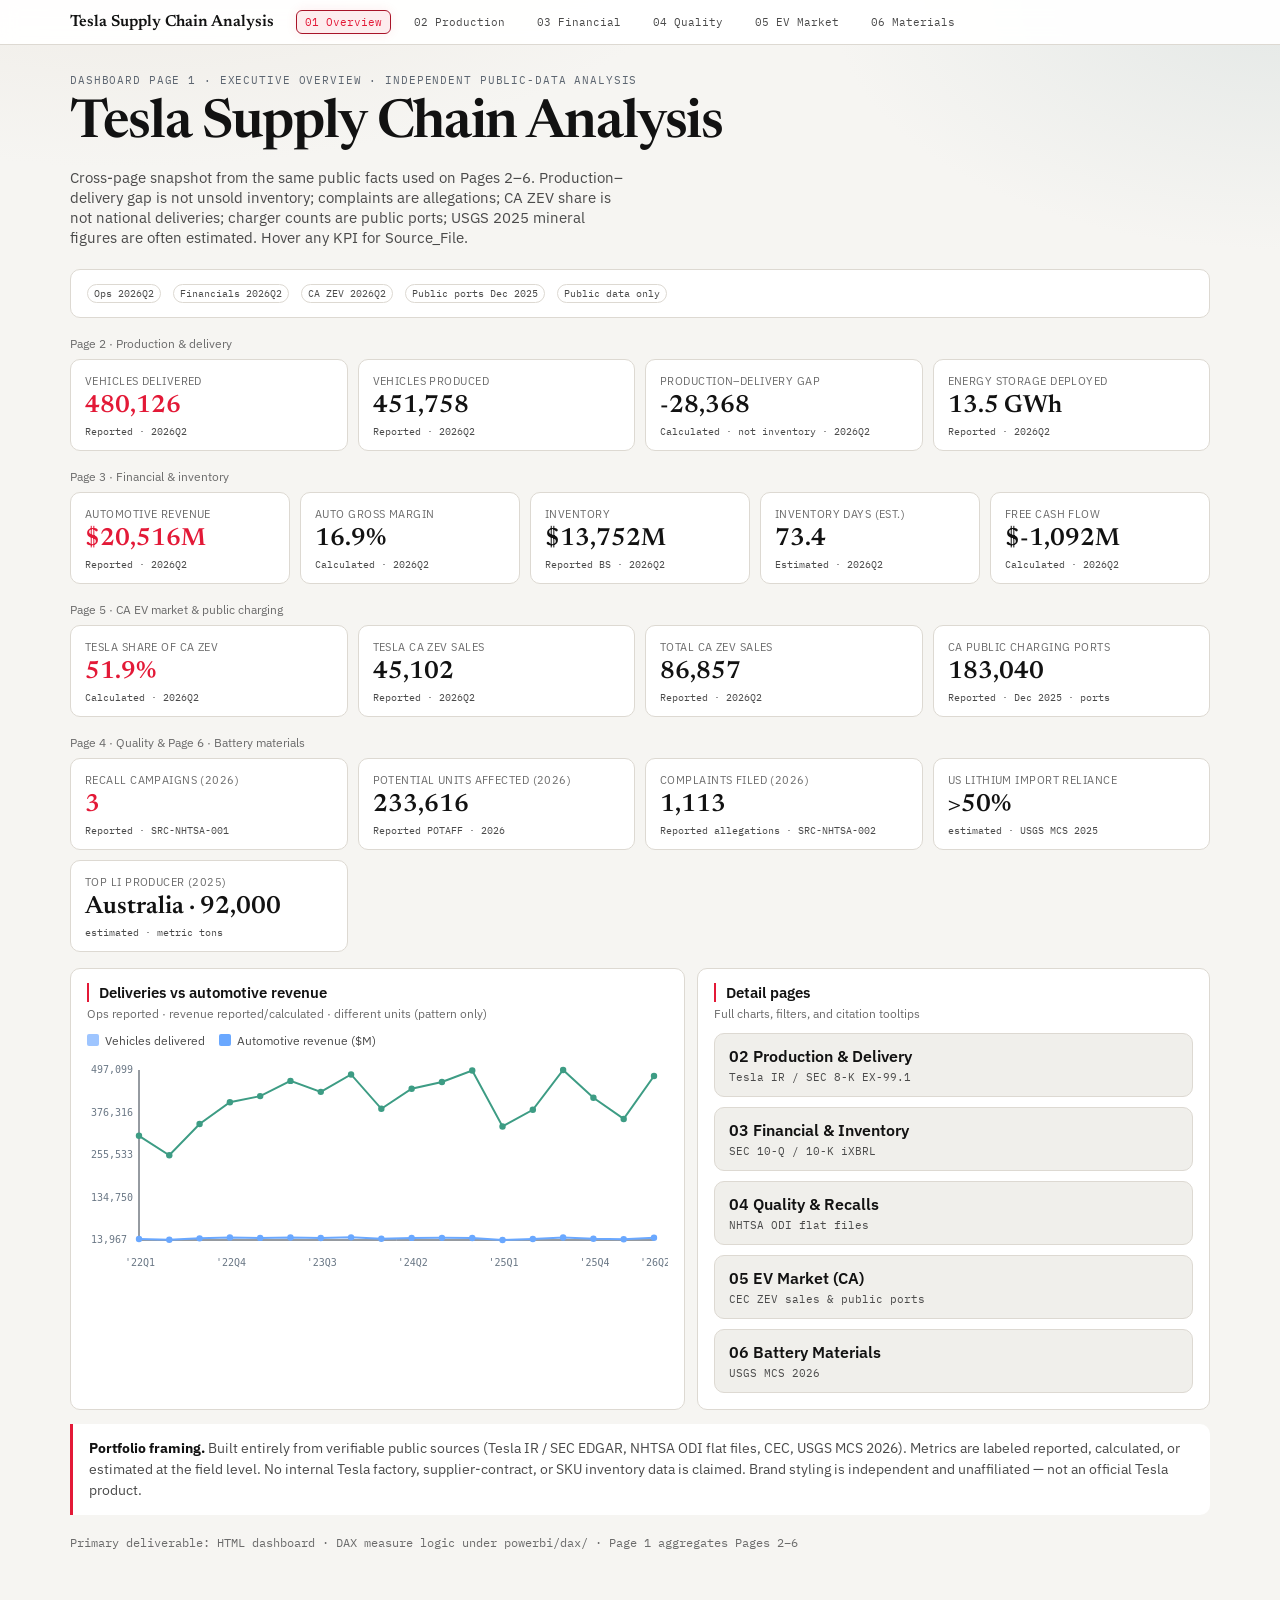
==== commit 33766dd3: "Roll out light theme across all dashboard pages. Use a Tesla-adjacent off-white palette with black t" ====
--- a/dashboard/page01_executive_overview.html
+++ b/dashboard/page01_executive_overview.html
@@ -9,7 +9,7 @@
   <link href="https://fonts.googleapis.com/css2?family=IBM+Plex+Mono:wght@400;500&family=IBM+Plex+Sans:wght@400;500;600&family=Newsreader:opsz,wght@6..72,500;6..72,600&display=swap" rel="stylesheet" />
   <link rel="stylesheet" href="assets/dashboard.css" />
 </head>
-<body class="theme-overview">
+<body class="theme-overview theme-light" data-theme-mode="light">
   <nav class="site-nav" id="siteNav"></nav>
   <div class="wrap">
     <header>
--- a/dashboard/assets/dashboard.css
+++ b/dashboard/assets/dashboard.css
@@ -34,9 +34,11 @@
   --glow: 0 0 0 1px var(--accent-dim), 0 0 18px var(--accent-glow);
   --bg-spot-a: #1a2438;
   --bg-spot-b: #152030;
+  --nav-bg: rgba(15, 20, 25, 0.92);
+  --tooltip-bg: #10161d;
 }
 
-/* Domain themes */
+/* Domain themes — chart/domain accents; dark bg spots only when not light */
 body.theme-ops {
   --accent: #6aa8ff;
   --accent-dim: #3d6fa8;
@@ -48,6 +50,8 @@
   --gap-neg: #d4a574;
   --series-2: #8eb4d9;
   --series-3: #c9a227;
+}
+body.theme-ops:not(.theme-light) {
   --bg-spot-a: #152038;
   --bg-spot-b: #121c2e;
 }
@@ -60,6 +64,8 @@
   --deliv: #6bc4a8;
   --gap-pos: #3d9c84;
   --gap-neg: #c4923a;
+}
+body.theme-fin:not(.theme-light) {
   --bg-spot-a: #1a3030;
   --bg-spot-b: #152828;
 }
@@ -72,6 +78,8 @@
   --deliv: #f0a07a;
   --gap-pos: #e07a4c;
   --gap-neg: #c4923a;
+}
+body.theme-quality:not(.theme-light) {
   --bg-spot-a: #302018;
   --bg-spot-b: #281810;
 }
@@ -84,6 +92,8 @@
   --deliv: #c4b0ff;
   --gap-pos: #9b7bff;
   --gap-neg: #c4923a;
+}
+body.theme-ev:not(.theme-light) {
   --bg-spot-a: #241a38;
   --bg-spot-b: #1c152e;
 }
@@ -96,10 +106,12 @@
   --deliv: #e6c15a;
   --gap-pos: #d4a017;
   --gap-neg: #c4923a;
+}
+body.theme-materials:not(.theme-light) {
   --bg-spot-a: #302818;
   --bg-spot-b: #281e10;
 }
-body.theme-overview {
+body.theme-overview:not(.theme-light) {
   --accent: #7eb6ff;
   --accent-dim: #4a78a8;
   --accent-soft: rgba(126, 182, 255, 0.10);
@@ -108,6 +120,33 @@
   --bg-spot-b: #1a2828;
 }
 
+/*
+ * Light theme — surfaces/text. Domain chart tokens (--prod, --deliv, gap, series-*) stay.
+ * Brand red remains for nav active, section header accents, one primary KPI per page.
+ */
+body.theme-light {
+  --bg0: #f6f5f2;
+  --bg1: #ffffff;
+  --bg2: #f0efeb;
+  --line: #ddd9d2;
+  --text: #121212;
+  --muted: #4a4a4a;
+  --faint: #6b6b6b;
+  --bg-spot-a: #ebe7e0;
+  --bg-spot-b: #e4e8e6;
+  --nav-bg: rgba(255, 255, 255, 0.94);
+  --tooltip-bg: #ffffff;
+  --glow: 0 0 0 1px var(--line), 0 8px 20px rgba(18, 18, 18, 0.06);
+  --brand-soft: rgba(227, 25, 55, 0.08);
+  --brand-glow: rgba(227, 25, 55, 0.14);
+}
+body.theme-overview.theme-light {
+  --accent: #5c6570;
+  --accent-dim: #8a9299;
+  --accent-soft: rgba(18, 18, 18, 0.06);
+  --accent-glow: rgba(18, 18, 18, 0.08);
+}
+
 * { box-sizing: border-box; }
 body {
   margin: 0;
@@ -121,7 +160,7 @@
 }
 .site-nav {
   border-bottom: 1px solid var(--line);
-  background: rgba(15, 20, 25, 0.92);
+  background: var(--nav-bg);
   backdrop-filter: blur(8px);
   position: sticky;
   top: 0;
@@ -146,8 +185,7 @@
   transition: color 0.2s ease, text-shadow 0.2s ease;
 }
 .site-nav .brand:hover {
-  color: var(--accent);
-  text-shadow: 0 0 18px var(--accent-glow);
+  color: var(--brand);
 }
 .site-nav a.page {
   font-family: var(--mono);
@@ -183,11 +221,13 @@
 h1 {
   font-family: var(--display);
   font-weight: 600;
-  font-size: clamp(1.7rem, 3vw, 2.35rem);
-  line-height: 1.15;
-  margin: 0 0 8px;
+  font-size: clamp(2.35rem, 4.6vw, 3.35rem);
+  line-height: 1.12;
+  letter-spacing: -0.025em;
+  margin: 0 0 12px;
 }
 .sub { color: var(--muted); max-width: 62ch; margin: 0; font-size: 0.95rem; }
+.hint { color: var(--faint); font-size: 12px; }
 .controls {
   display: flex; flex-wrap: wrap; gap: 12px; align-items: end;
   margin: 20px 0 18px; padding: 14px 16px;
@@ -238,8 +278,8 @@
       -45deg,
       transparent,
       transparent 5px,
-      rgba(255, 255, 255, 0.015) 5px,
-      rgba(255, 255, 255, 0.015) 10px
+      rgba(128, 128, 128, 0.06) 5px,
+      rgba(128, 128, 128, 0.06) 10px
     ),
     var(--bg1);
 }
@@ -293,19 +333,23 @@
   background: var(--accent-soft);
 }
 .callout {
-  margin-top: 14px; padding: 14px 16px; border-left: 3px solid var(--accent);
+  margin-top: 14px; padding: 14px 16px; border-left: 3px solid var(--brand);
   background: var(--bg1); border-radius: 0 var(--radius) var(--radius) 0;
   color: var(--muted); font-size: 0.9rem; line-height: 1.45;
 }
 .tooltip {
   position: fixed; z-index: 50; max-width: 360px; pointer-events: none;
-  background: #10161d; border: 1px solid var(--accent-dim); border-radius: 8px;
+  background: var(--tooltip-bg); border: 1px solid var(--line); border-radius: 8px;
   padding: 10px 12px; font-size: 12px; line-height: 1.4;
   display: none;
-  box-shadow: 0 0 24px var(--accent-soft);
+  box-shadow: 0 8px 28px rgba(18, 18, 18, 0.12);
+  color: var(--text);
 }
 .tooltip strong { display: block; margin-bottom: 4px; color: var(--text); }
-.tooltip code { font-family: var(--mono); font-size: 10px; color: var(--accent); word-break: break-all; }
+.tooltip code { font-family: var(--mono); font-size: 10px; color: var(--brand); word-break: break-all; }
+body.theme-light .tooltip {
+  box-shadow: 0 8px 28px rgba(18, 18, 18, 0.1);
+}
 .pill {
   display: inline-block; font-family: var(--mono); font-size: 10px;
   padding: 2px 6px; border-radius: 999px; border: 1px solid var(--line); color: var(--muted);
@@ -365,3 +409,75 @@
   margin-top: 20px; font-size: 12px; color: var(--faint);
   font-family: var(--mono);
 }
+
+/* Time selector (Feature 1) */
+.time-selector {
+  display: flex;
+  align-items: stretch;
+  gap: 8px;
+  margin: 0 0 14px;
+  padding: 10px 12px;
+  background: var(--bg1);
+  border: 1px solid var(--line);
+  border-radius: var(--radius);
+}
+.time-nav {
+  flex: 0 0 auto;
+  width: 36px;
+  border: 1px solid var(--line);
+  border-radius: 6px;
+  background: var(--bg2);
+  color: var(--text);
+  font-size: 18px;
+  line-height: 1;
+  cursor: pointer;
+  transition: border-color 0.2s ease, box-shadow 0.2s ease, color 0.2s ease;
+}
+.time-nav:hover:not(:disabled) {
+  border-color: var(--brand-dim);
+  color: var(--brand);
+  box-shadow: 0 0 12px var(--brand-soft);
+}
+.time-nav:disabled {
+  opacity: 0.35;
+  cursor: default;
+}
+.time-strip {
+  flex: 1 1 auto;
+  display: flex;
+  gap: 6px;
+  overflow-x: auto;
+  padding-bottom: 2px;
+  scrollbar-width: thin;
+}
+.time-chip {
+  flex: 0 0 auto;
+  border: 1px solid var(--line);
+  background: var(--bg2);
+  color: var(--muted);
+  border-radius: 6px;
+  padding: 6px 10px;
+  font-family: var(--mono);
+  font-size: 11px;
+  cursor: pointer;
+  transition: border-color 0.2s ease, color 0.2s ease, background 0.2s ease, box-shadow 0.2s ease;
+}
+.time-chip:hover {
+  color: var(--text);
+  border-color: var(--accent-dim);
+  box-shadow: 0 0 10px var(--accent-soft);
+}
+.time-chip.active {
+  color: var(--brand);
+  border-color: var(--brand-dim);
+  background: var(--brand-soft);
+  box-shadow: 0 0 12px var(--brand-soft);
+}
+.time-selector .time-hint {
+  flex: 0 0 auto;
+  align-self: center;
+  font-family: var(--mono);
+  font-size: 10px;
+  color: var(--faint);
+  white-space: nowrap;
+}
